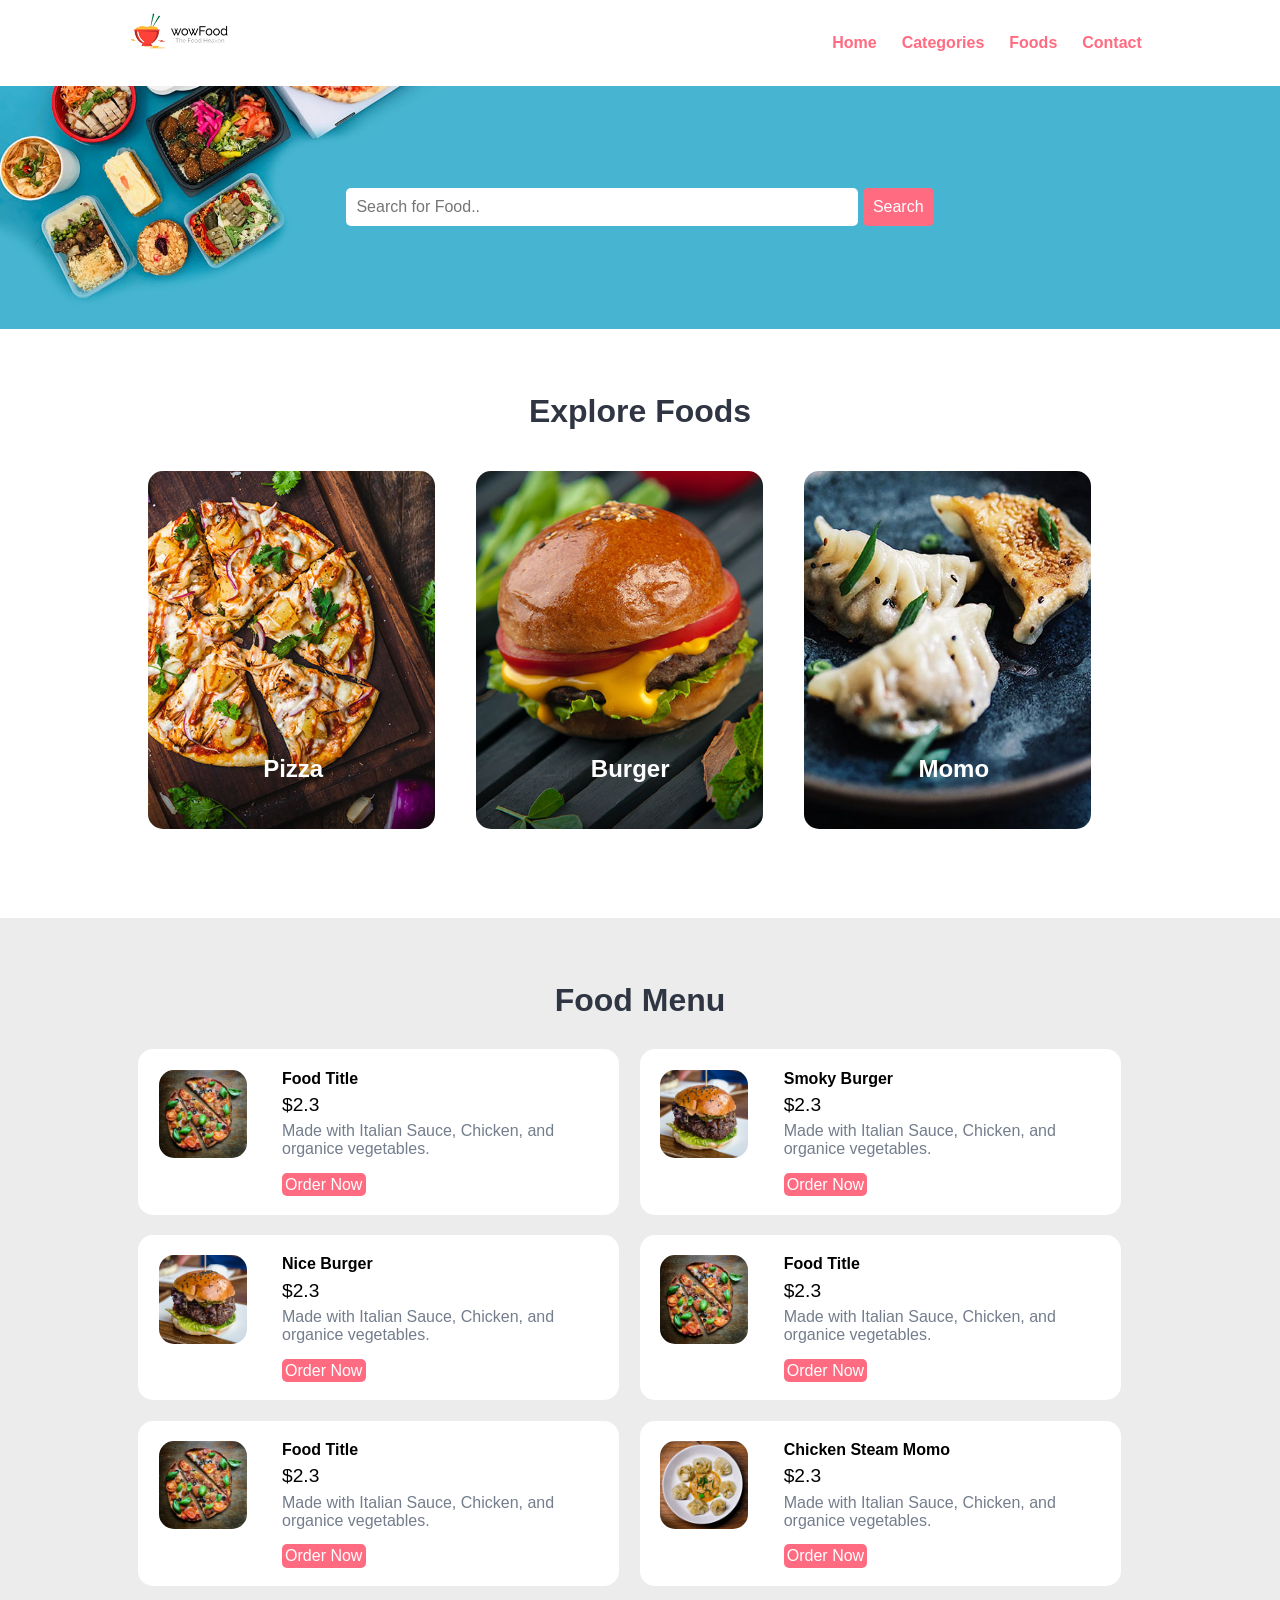
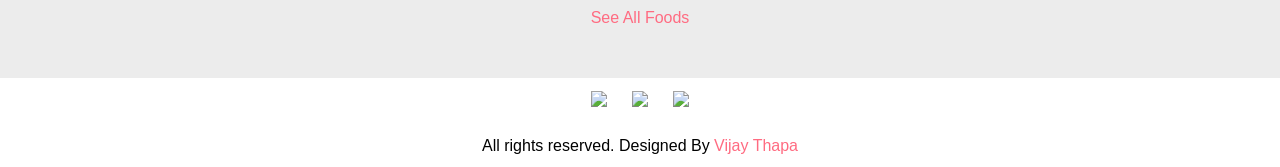
==== index.html @ 3e613388 "first" ====
<!DOCTYPE html>
<html lang="en">
<head>
    <meta charset="UTF-8">
    <!-- Important to make website responsive -->
    <meta name="viewport" content="width=device-width, initial-scale=1.0">
    <title>Restaurant Website</title>

    <!-- Link our CSS file -->
    <link rel="stylesheet" href="css/style.css">
</head>
<body>
    <!-- Navbar Section Starts Here -->
    <section class="navbar">
        <div class="container">
            <div class="logo">
                <a href="#" title="Logo">
                    <img src="images/logo.png" alt="Restaurant Logo" class="img-responsive">
                </a>
            </div>

            <div class="menu text-right">
                <ul>
                    <li>
                        <a href="index.html">Home</a>
                    </li>
                    <li>
                        <a href="categories.html">Categories</a>
                    </li>
                    <li>
                        <a href="foods.html">Foods</a>
                    </li>
                    <li>
                        <a href="#">Contact</a>
                    </li>
                </ul>
            </div>

            <div class="clearfix"></div>
        </div>
    </section>
    <!-- Navbar Section Ends Here -->

    <!-- fOOD sEARCH Section Starts Here -->
    <section class="food-search text-center">
        <div class="container">
            
            <form action="food-search.html" method="POST">
                <input type="search" name="search" placeholder="Search for Food.." required>
                <input type="submit" name="submit" value="Search" class="btn btn-primary">
            </form>

        </div>
    </section>
    <!-- fOOD sEARCH Section Ends Here -->

    <!-- CAtegories Section Starts Here -->
    <section class="categories">
        <div class="container">
            <h2 class="text-center">Explore Foods</h2>

            <a href="category-foods.html">
            <div class="box-3 float-container">
                <img src="images/pizza.jpg" alt="Pizza" class="img-responsive img-curve">

                <h3 class="float-text text-white">Pizza</h3>
            </div>
            </a>

            <a href="#">
            <div class="box-3 float-container">
                <img src="images/burger.jpg" alt="Burger" class="img-responsive img-curve">

                <h3 class="float-text text-white">Burger</h3>
            </div>
            </a>

            <a href="#">
            <div class="box-3 float-container">
                <img src="images/momo.jpg" alt="Momo" class="img-responsive img-curve">

                <h3 class="float-text text-white">Momo</h3>
            </div>
            </a>

            <div class="clearfix"></div>
        </div>
    </section>
    <!-- Categories Section Ends Here -->

    <!-- fOOD MEnu Section Starts Here -->
    <section class="food-menu">
        <div class="container">
            <h2 class="text-center">Food Menu</h2>

            <div class="food-menu-box">
                <div class="food-menu-img">
                    <img src="images/menu-pizza.jpg" alt="Chicke Hawain Pizza" class="img-responsive img-curve">
                </div>

                <div class="food-menu-desc">
                    <h4>Food Title</h4>
                    <p class="food-price">$2.3</p>
                    <p class="food-detail">
                        Made with Italian Sauce, Chicken, and organice vegetables.
                    </p>
                    <br>

                    <a href="order.html" class="btn btn-primary">Order Now</a>
                </div>
            </div>

            <div class="food-menu-box">
                <div class="food-menu-img">
                    <img src="images/menu-burger.jpg" alt="Chicke Hawain Pizza" class="img-responsive img-curve">
                </div>

                <div class="food-menu-desc">
                    <h4>Smoky Burger</h4>
                    <p class="food-price">$2.3</p>
                    <p class="food-detail">
                        Made with Italian Sauce, Chicken, and organice vegetables.
                    </p>
                    <br>

                    <a href="#" class="btn btn-primary">Order Now</a>
                </div>
            </div>

            <div class="food-menu-box">
                <div class="food-menu-img">
                    <img src="images/menu-burger.jpg" alt="Chicke Hawain Burger" class="img-responsive img-curve">
                </div>

                <div class="food-menu-desc">
                    <h4>Nice Burger</h4>
                    <p class="food-price">$2.3</p>
                    <p class="food-detail">
                        Made with Italian Sauce, Chicken, and organice vegetables.
                    </p>
                    <br>

                    <a href="#" class="btn btn-primary">Order Now</a>
                </div>
            </div>

            <div class="food-menu-box">
                <div class="food-menu-img">
                    <img src="images/menu-pizza.jpg" alt="Chicke Hawain Pizza" class="img-responsive img-curve">
                </div>

                <div class="food-menu-desc">
                    <h4>Food Title</h4>
                    <p class="food-price">$2.3</p>
                    <p class="food-detail">
                        Made with Italian Sauce, Chicken, and organice vegetables.
                    </p>
                    <br>

                    <a href="#" class="btn btn-primary">Order Now</a>
                </div>
            </div>

            <div class="food-menu-box">
                <div class="food-menu-img">
                    <img src="images/menu-pizza.jpg" alt="Chicke Hawain Pizza" class="img-responsive img-curve">
                </div>

                <div class="food-menu-desc">
                    <h4>Food Title</h4>
                    <p class="food-price">$2.3</p>
                    <p class="food-detail">
                        Made with Italian Sauce, Chicken, and organice vegetables.
                    </p>
                    <br>

                    <a href="#" class="btn btn-primary">Order Now</a>
                </div>
            </div>

            <div class="food-menu-box">
                <div class="food-menu-img">
                    <img src="images/menu-momo.jpg" alt="Chicke Hawain Momo" class="img-responsive img-curve">
                </div>

                <div class="food-menu-desc">
                    <h4>Chicken Steam Momo</h4>
                    <p class="food-price">$2.3</p>
                    <p class="food-detail">
                        Made with Italian Sauce, Chicken, and organice vegetables.
                    </p>
                    <br>

                    <a href="#" class="btn btn-primary">Order Now</a>
                </div>
            </div>


            <div class="clearfix"></div>

            

        </div>

        <p class="text-center">
            <a href="#">See All Foods</a>
        </p>
    </section>
    <!-- fOOD Menu Section Ends Here -->

    <!-- social Section Starts Here -->
    <section class="social">
        <div class="container text-center">
            <ul>
                <li>
                    <a href="#"><img src="https://img.icons8.com/fluent/50/000000/facebook-new.png"/></a>
                </li>
                <li>
                    <a href="#"><img src="https://img.icons8.com/fluent/48/000000/instagram-new.png"/></a>
                </li>
                <li>
                    <a href="#"><img src="https://img.icons8.com/fluent/48/000000/twitter.png"/></a>
                </li>
            </ul>
        </div>
    </section>
    <!-- social Section Ends Here -->

    <!-- footer Section Starts Here -->
    <section class="footer">
        <div class="container text-center">
            <p>All rights reserved. Designed By <a href="#">Vijay Thapa</a></p>
        </div>
    </section>
    <!-- footer Section Ends Here -->

</body>
</html>
---- css/style.css ----
/* 
    Author: Vijay Thapa;
    Theme: Restaurant Food Order;
    version: 1.0;
*/

/* CSS for All */
*{
    margin: 0 0;
    padding: 0 0;
    font-family: Arial, Helvetica, sans-serif;
}
.container{
    width: 80%;
    margin: 0 auto;
    padding: 1%;
}
.img-responsive{
    width: 100%;
}
.img-curve{
    border-radius: 15px;
}

.text-right{
    text-align: right;
}
.text-center{
    text-align: center;
}
.text-left{
    text-align: left;
}
.text-white{
    color: white;
}

.clearfix{
    clear: both;
    float: none;
}

a{
    color: #ff6b81;
    text-decoration: none;
}
a:hover{
    color: #ff4757;
}

.btn{
    padding: 1%;
    border: none;
    font-size: 1rem;
    border-radius: 5px;
}
.btn-primary{
    background-color: #ff6b81;
    color: white;
    cursor: pointer;
}
.btn-primary:hover{
    color: white;
    background-color: #ff4757;
}
h2{
    color: #2f3542;
    font-size: 2rem;
    margin-bottom: 2%;
}
h3{
    font-size: 1.5rem;
}
.float-container{
    position: relative;
}
.float-text{
    position: absolute;
    bottom: 50px;
    left: 40%;
}
fieldset{
    border: 1px solid white;
    margin: 5%;
    padding: 3%;
    border-radius: 5px;
}


/* CSSS for navbar section */

.logo{
    width: 10%;
    float: left;
}
.menu{
    line-height: 60px;
}
.menu ul{
    list-style-type: none;
}

.menu ul li{
    display: inline;
    padding: 1%;
    font-weight: bold;
}


/* CSS for Food SEarch Section */

.food-search{
    background-image: url(../images/bg.jpg);
    background-size: cover;
    background-repeat: no-repeat;
    background-position: center;
    padding: 7% 0;
}

.food-search input[type="search"]{
    width: 50%;
    padding: 1%;
    font-size: 1rem;
    border: none;
    border-radius: 5px;
}


/* CSS for Categories */
.categories{
    padding: 4% 0;
}

.box-3{
    width: 28%;
    float: left;
    margin: 2%;
}


/* CSS for Food Menu */
.food-menu{
    background-color: #ececec;
    padding: 4% 0;
}
.food-menu-box{
    width: 43%;
    margin: 1%;
    padding: 2%;
    float: left;
    background-color: white;
    border-radius: 15px;
}

.food-menu-img{
    width: 20%;
    float: left;
}

.food-menu-desc{
    width: 70%;
    float: left;
    margin-left: 8%;
}

.food-price{
    font-size: 1.2rem;
    margin: 2% 0;
}
.food-detail{
    font-size: 1rem;
    color: #747d8c;
}


/* CSS for Social */
.social ul{
    list-style-type: none;
}
.social ul li{
    display: inline;
    padding: 1%;
}

/* for Order Section */
.order{
    width: 50%;
    margin: 0 auto;
}
.input-responsive{
    width: 96%;
    padding: 1%;
    margin-bottom: 3%;
    border: none;
    border-radius: 5px;
    font-size: 1rem;
}
.order-label{
    margin-bottom: 1%; 
    font-weight: bold;
}



/* CSS for Mobile Size or Smaller Screen */

@media only screen and (max-width:768px){
    .logo{
        width: 80%;
        float: none;
        margin: 1% auto;
    }

    .menu ul{
        text-align: center;
    }

    .food-search input[type="search"]{
        width: 90%;
        padding: 2%;
        margin-bottom: 3%;
    }

    .btn{
        width: 91%;
        padding: 2%;
    }

    .food-search{
        padding: 10% 0;
    }

    .categories{
        padding: 20% 0;
    }
    h2{
        margin-bottom: 10%;
    }
    .box-3{
        width: 100%;
        margin: 4% auto;
    }

    .food-menu{
        padding: 20% 0;
    }

    .food-menu-box{
        width: 90%;
        padding: 5%;
        margin-bottom: 5%;
    }
    .social{
        padding: 5% 0;
    }
    .order{
        width: 100%;
    }
}
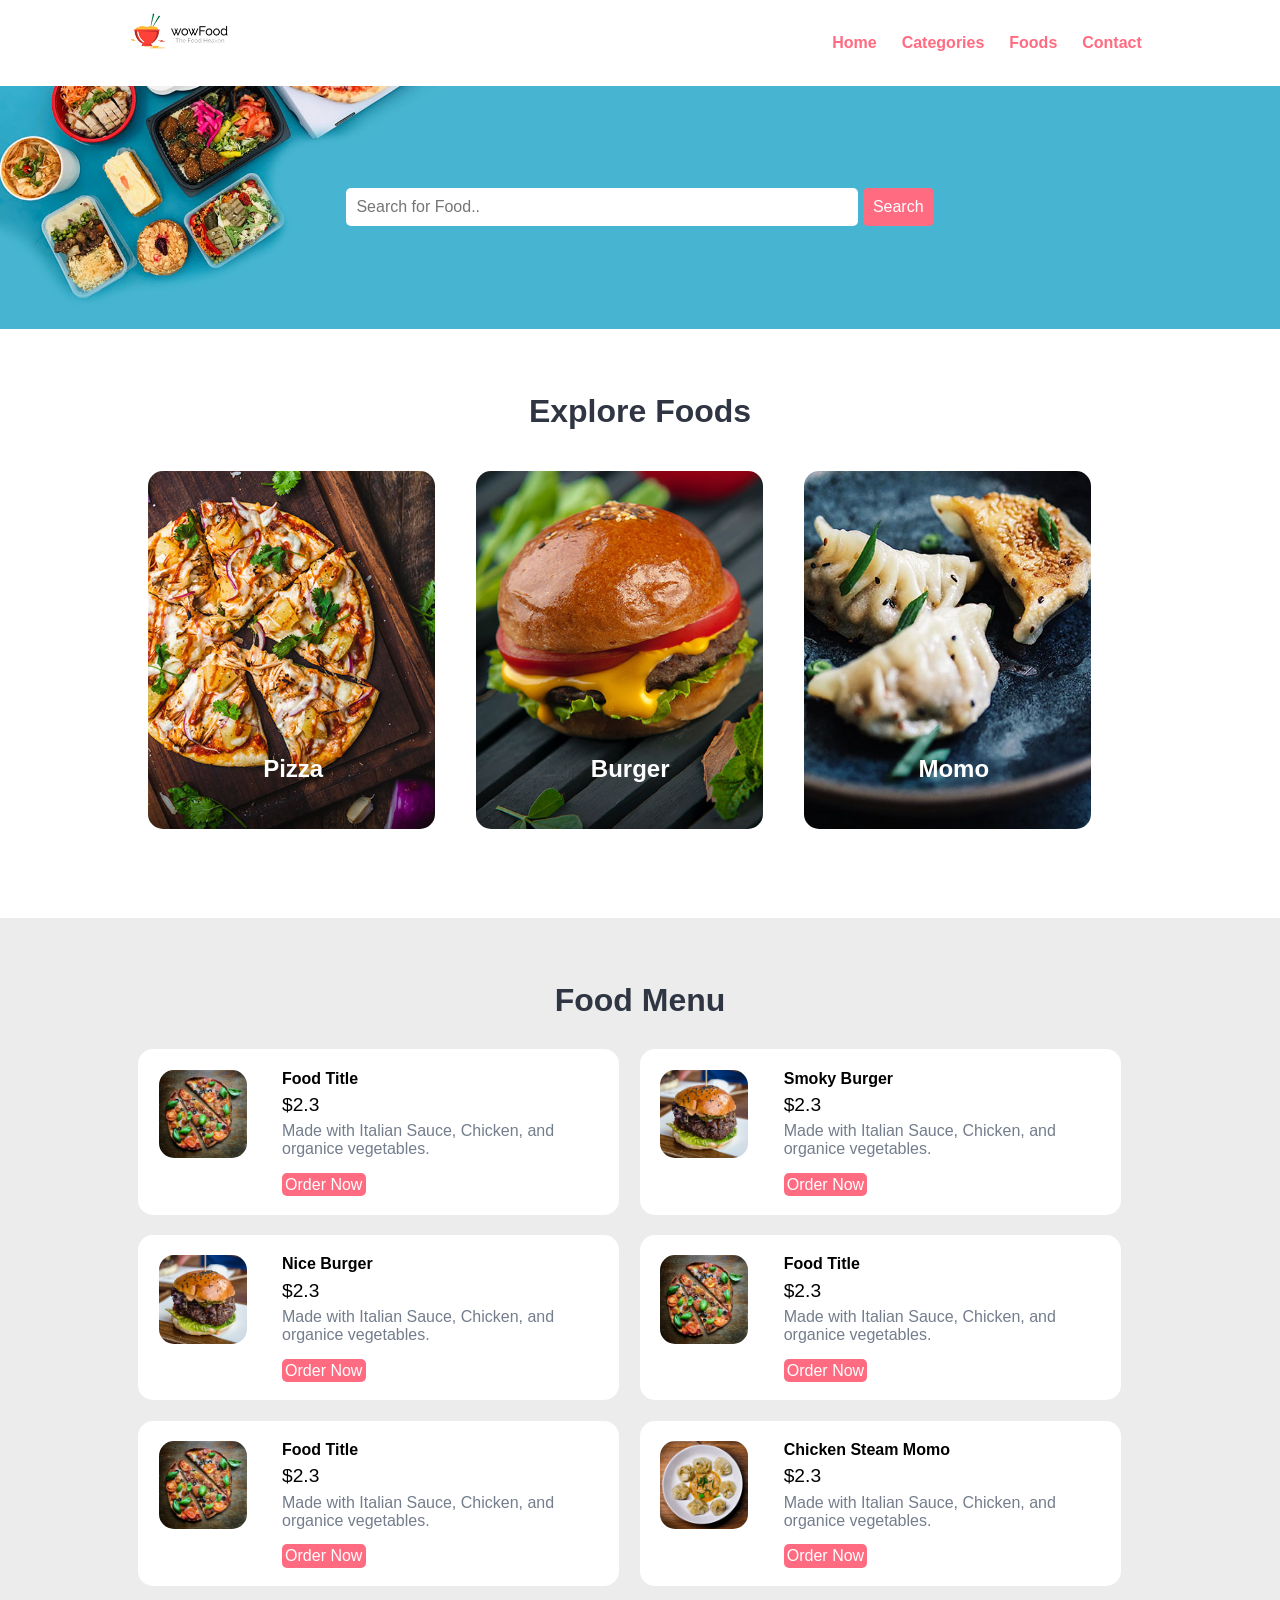
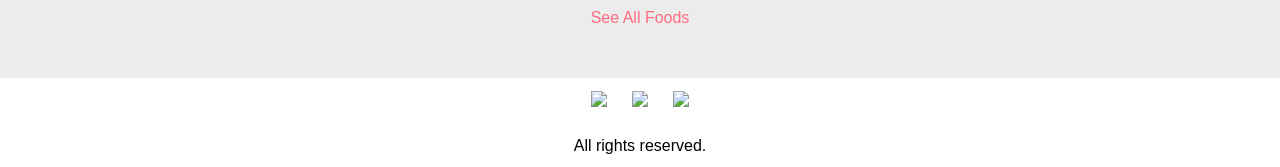
==== commit 73d1b2ce: "admin section added" ====
--- a/index.html
+++ b/index.html
@@ -9,6 +9,7 @@
     <!-- Link our CSS file -->
     <link rel="stylesheet" href="css/style.css">
 </head>
+
 <body>
     <!-- Navbar Section Starts Here -->
     <section class="navbar">
@@ -229,7 +230,7 @@
     <!-- footer Section Starts Here -->
     <section class="footer">
         <div class="container text-center">
-            <p>All rights reserved. Designed By <a href="#">Vijay Thapa</a></p>
+            <p>All rights reserved.</p>
         </div>
     </section>
     <!-- footer Section Ends Here -->
